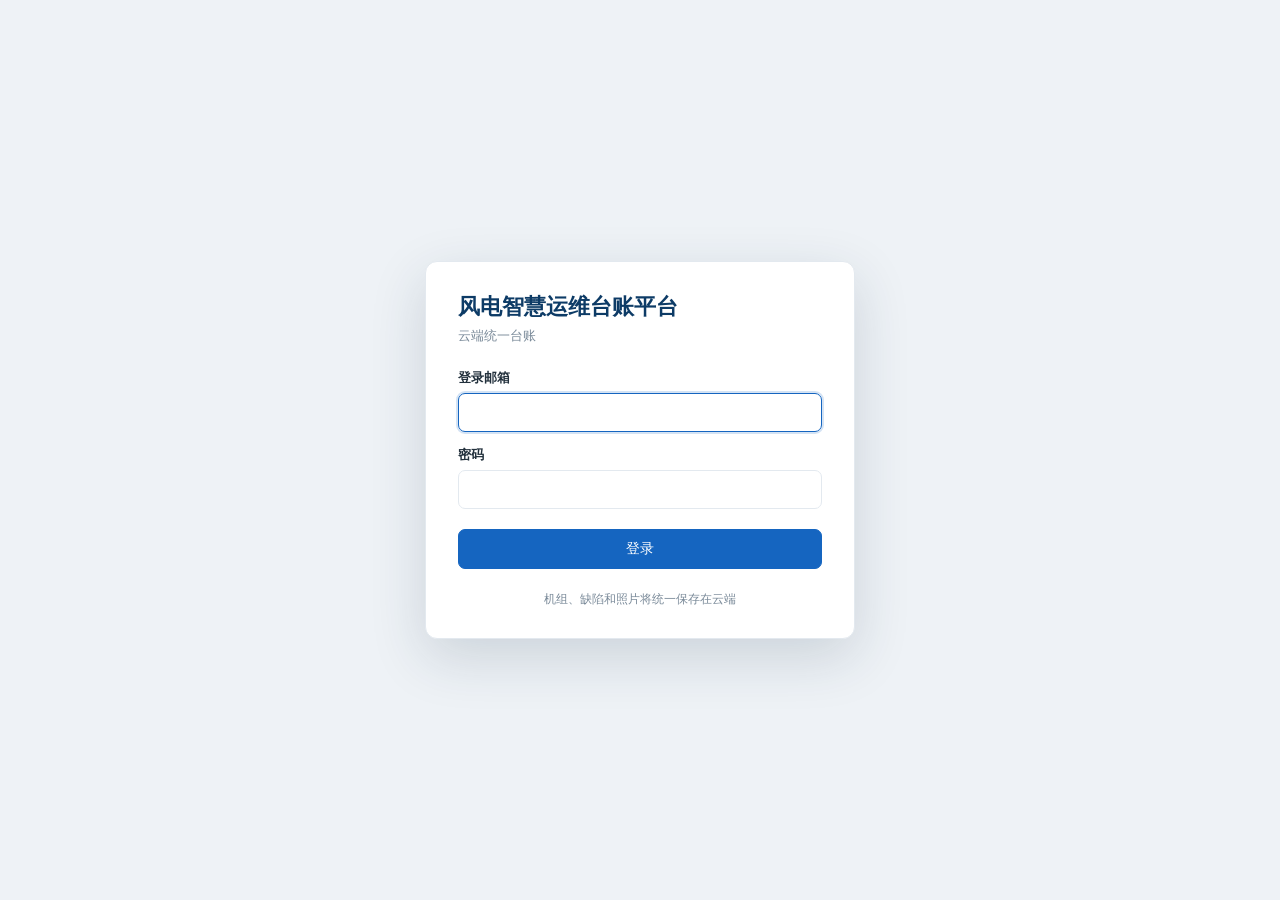
==== index.html @ 2578cb3e "Add files via upload" ====
<!DOCTYPE html>
<html lang="zh-CN">
<head>
<meta charset="UTF-8">
<meta name="viewport" content="width=device-width, initial-scale=1.0">
<title>风电智慧运维台账平台</title>
<link rel="stylesheet" href="css/style.css?v=1110d">
</head>
<body>
<div id="app">
  <!-- 顶部栏 -->
  <header id="topbar">
    <div class="brand">🌀 风电智慧运维台账平台</div>
    <nav id="nav">
      <button class="nav-btn active" data-view="dashboard">驾驶舱</button>
      <button class="nav-btn" data-view="ledger">机组台账</button>
      <button class="nav-btn" data-view="entry">缺陷录入</button>
      <button class="nav-btn" data-view="stats">统计分析</button>
      <button class="nav-btn" data-view="data">数据管理</button>
    </nav>
    <div id="treeTabs" class="top-filter"></div>
    <div class="top-right">
      <button id="bellBtn" class="bell" title="到期提醒">🔔<span id="bellBadge" class="badge hidden">0</span></button>
      <button id="logoutBtn" class="logout-btn" title="退出登录">退出</button>
    </div>
  </header>

  <div id="main">
    <!-- 侧栏：机组树 -->
    <aside id="sidebar">
      <div class="side-head">
        <span>机组列表</span>
        <button id="addUnitBtn" class="mini-btn" title="新增机组">＋</button>
      </div>
      <div id="unitTree"></div>
    </aside>

    <!-- 内容区 -->
    <section id="content">
      <!-- 驾驶舱 -->
      <div class="view active" id="view-dashboard">
        <div class="view-title">场站驾驶舱 <span class="sub" id="dashSummary"></span></div>
        <div id="healthBar" class="health-bar"></div>
        <div id="unitCards" class="unit-cards"></div>
      </div>

      <!-- 机组台账 -->
      <div class="view" id="view-ledger">
        <div id="ledgerEmpty" class="empty-tip">← 请从左侧选择一台机组查看台账</div>
        <div id="ledgerBody" class="hidden">
          <div class="ledger-head">
            <div>
              <span id="ldUnitName" class="ld-name"></span>
              <span id="ldUnitMeta" class="ld-meta"></span>
              <span id="ldHealth" class="health-badge"></span>
            </div>
            <div class="ledger-actions">
              <button id="ldDeleteUnit" class="btn danger hidden">删除设备</button>
              <button id="ldAddDefect" class="btn primary">＋ 录入缺陷</button>
              <button id="ldExport" class="btn">导出台账 Excel</button>
              <button id="ldPrint" class="btn">打印图文报告</button>
            </div>
          </div>
          <div class="ledger-grid">
            <div class="panel3d">
              <div class="panel-title">3D 缺陷定位 <span class="sub">拖拽旋转 · 滚轮缩放 · 点击标记看详情</span>
                <label class="ghost-toggle"><input type="checkbox" id="ghostToggle" checked> 透视外壳</label>
                <button id="resetView" class="btn sm" style="margin-left:8px">复位视角</button>
                <button id="baseView" class="btn sm" style="margin-left:8px">塔基视图</button>
              </div>
              <div id="viewer3dBox" class="viewer-box"></div>
              <div id="legend3d" class="legend"></div>
            </div>
            <div class="panelList">
              <div class="panel-title">缺陷清单
                <span class="filters">
                  <select id="fltLevel"><option value="">全部等级</option></select>
                  <select id="fltStatus"><option value="">全部状态</option></select>
                  <select id="fltPart"><option value="">全部部位</option></select>
                </span>
              </div>
              <div id="defectList" class="defect-list"></div>
            </div>
          </div>
        </div>
      </div>

      <!-- 缺陷录入 -->
      <div class="view" id="view-entry">
        <div class="view-title">缺陷录入 <span class="sub">四级标准化字典，杜绝随意填写</span></div>
        <form id="entryForm" class="entry-form">
          <div class="entry-filter-grid">
            <div class="form-row">
              <label>设备类型</label>
              <div id="fUnitType" class="entry-segmented" role="group" aria-label="设备类型筛选">
                <button type="button" class="entry-seg active" data-type="">全部</button>
                <button type="button" class="entry-seg" data-type="turbine">风机</button>
                <button type="button" class="entry-seg" data-type="transformer">箱变</button>
              </div>
            </div>
            <div class="form-row">
              <label for="fUnitSearch">搜索设备编号</label>
              <div class="unit-search-line">
                <input id="fUnitSearch" type="search" placeholder="输入 68、#68 或名称" autocomplete="off">
                <span id="fUnitCount" class="unit-search-count"></span>
              </div>
            </div>
          </div>
          <div class="form-row">
            <label>机组 / 设备 *</label>
            <select id="fUnit" required></select>
          </div>
          <div class="form-row" id="fBrandRow" style="display:none">
            <label>箱变厂家 *</label>
            <select id="fBrand"></select>
            <div class="hint" id="fBrandHint" style="font-size:12px;color:var(--sub);margin-top:4px">
              选择厂家后，3D 模型与部件定位按对应实物切换
            </div>
          </div>
          <div class="form-row">
            <label>缺陷部位 *</label>
            <select id="fPart" required><option value="">请先选择设备</option></select>
          </div>
          <div class="form-row">
            <label>缺陷类型 *</label>
            <select id="fCat" required><option value="">请先选择部位</option></select>
          </div>
          <div class="form-row">
            <label>严重等级 *</label>
            <div id="fLevel" class="level-picker"></div>
          </div>
          <div class="form-row">
            <label>缺陷描述 *</label>
            <textarea id="fDesc" rows="3" placeholder="例：1#叶片中部前缘腐蚀约30cm，未见分层" required></textarea>
          </div>
          <div class="form-row-2col">
            <div>
              <label>发现日期 *</label>
              <input type="date" id="fDate" required>
            </div>
            <div>
              <label>填报人 *</label>
              <input type="text" id="fReporter" placeholder="姓名" required>
            </div>
          </div>
          <div class="form-row-2col">
            <div>
              <label>复检提醒周期</label>
              <select id="fRemind">
                <option value="0">不提醒</option>
                <option value="7">每 7 天</option>
                <option value="30">每 30 天</option>
                <option value="90">每 90 天</option>
                <option value="180">每 180 天</option>
              </select>
            </div>
            <div>
              <label>现场照片（可多选）</label>
              <input type="file" id="fPhotos" accept="image/*" multiple>
            </div>
          </div>
          <div id="photoPreview" class="photo-preview"></div>
          <div class="form-actions">
            <button type="submit" class="btn primary big">提交缺陷</button>
            <button type="reset" class="btn big">清空</button>
          </div>
        </form>
      </div>

      <!-- 统计分析 -->
      <div class="view" id="view-stats">
        <div class="view-title">统计分析</div>
        <div id="statsBody" class="stats-grid"></div>
      </div>

      <!-- 数据管理 -->
      <div class="view" id="view-data">
        <div class="view-title">数据管理</div>
        <div class="data-panel">
          <div class="data-card">
            <h3>📦 备份数据</h3>
            <p>导出全部机组、缺陷、照片为 JSON 文件，建议每周备份一次。</p>
            <button id="backupBtn" class="btn primary">导出备份</button>
          </div>
          <div class="data-card">
            <h3>♻️ 恢复数据</h3>
            <p>从备份文件恢复（会覆盖当前全部数据）。</p>
            <input type="file" id="restoreFile" accept=".json">
          </div>
          <div class="data-card">
            <h3>🧪 示例数据</h3>
            <p>载入 3 台风机 + 2 台箱变的演示缺陷数据，便于体验。</p>
            <button id="seedBtn" class="btn">载入示例数据</button>
          </div>
          <div class="data-card danger">
            <h3>🗑 清空数据</h3>
            <p>删除本机全部数据，不可恢复，请先备份。</p>
            <button id="wipeBtn" class="btn danger">清空全部数据</button>
          </div>
          <div class="data-card">
            <h3>🗺 二期规划</h3>
            <p>集电线路 / 杆塔 / 地埋电缆 已预留设备类型接口，框架可无缝扩展。</p>
          </div>
        </div>
      </div>
    </section>
  </div>
</div>

<!-- 云端登录 / 初始化配置 -->
<div id="authScreen" class="auth-screen hidden">
  <div class="auth-shell">
    <div class="auth-brand">风电智慧运维台账平台</div>
    <p class="auth-sub">云端统一台账</p>

    <div id="authSetup" class="auth-setup hidden">
      <h2>需要连接云数据库</h2>
      <p>请先在 Supabase 创建项目并依次执行 <code>cloud/steps</code> 中的 18 个 SQL 文件，然后把项目地址和公开密钥填入 <code>js/cloud-config.js</code>。</p>
      <p class="auth-note">管理员密钥不要写入网页文件。</p>
    </div>

    <form id="loginForm" class="auth-form hidden">
      <label for="authEmail">登录邮箱</label>
      <input id="authEmail" type="email" autocomplete="username" required>
      <label for="authPassword">密码</label>
      <input id="authPassword" type="password" autocomplete="current-password" required>
      <button id="loginBtn" class="btn primary auth-submit" type="submit">登录</button>
    </form>

    <div id="authError" class="auth-error hidden"></div>
    <div class="auth-foot">机组、缺陷和照片将统一保存在云端</div>
  </div>
</div>

<!-- 弹窗容器 -->
<div id="modalMask" class="modal-mask hidden">
  <div id="modalBox" class="modal-box"></div>
</div>

<!-- 打印报告容器（仅打印时可见） -->
<div id="printArea" class="print-only"></div>

<script src="vendor/three.min.js"></script>
<script src="vendor/xlsx.full.min.js"></script>
<script src="js/cloud-config.js?v=1110c"></script>
<script src="js/auth.js?v=1110"></script>
<script src="js/dict.js?v=1110"></script>
<script src="js/db.js?v=1110b"></script>
<script src="js/viewer3d.js?v=1110"></script>
<script src="js/app.js?v=1110h"></script>
</body>
</html>
---- css/style.css ----
/* ========== 风电智慧运维台账平台 样式 ========== */
* { margin: 0; padding: 0; box-sizing: border-box; }
:root {
  --c-critical: #e53935; --c-major: #fb8c00; --c-minor: #fbc02d; --c-observe: #1e88e5; --c-good: #43a047;
  --bg: #f4f7fa; --panel: #ffffff; --line: #e3e9ef; --text: #22303c; --sub: #7a8a99;
  --primary: #1565c0;
}
html, body { height: 100%; font-family: "Microsoft YaHei", "PingFang SC", sans-serif; color: var(--text); background: var(--bg); }
#app { display: flex; flex-direction: column; height: 100vh; }
.hidden { display: none !important; }

/* 顶部栏 */
#topbar { display: flex; align-items: center; gap: 24px; background: linear-gradient(90deg, #0d3b66, #1565c0); color: #fff; padding: 0 20px; height: 52px; flex-shrink: 0; }
.brand { font-size: 17px; font-weight: 700; letter-spacing: 1px; }
#nav { display: flex; gap: 4px; }
.top-right { margin-left: auto; display: flex; align-items: center; }
.nav-btn { background: transparent; border: none; color: rgba(255,255,255,.75); padding: 8px 16px; cursor: pointer; font-size: 14px; border-radius: 6px; }
.nav-btn:hover { background: rgba(255,255,255,.12); color: #fff; }
.nav-btn.active { background: rgba(255,255,255,.2); color: #fff; font-weight: 600; }
.bell { position: relative; background: transparent; border: none; font-size: 20px; cursor: pointer; padding: 4px 8px; }
.badge { position: absolute; top: 0; right: 0; background: var(--c-critical); color: #fff; font-size: 11px; border-radius: 9px; padding: 1px 5px; }
.logout-btn { border: 1px solid rgba(255,255,255,.4); background: transparent; color: #fff; border-radius: 6px; padding: 5px 10px; font-size: 12px; cursor: pointer; }
.logout-btn:hover { background: rgba(255,255,255,.14); }

/* 主布局 */
#main { display: flex; flex: 1; overflow: hidden; }
#sidebar { width: 230px; background: var(--panel); border-right: 1px solid var(--line); overflow-y: auto; flex-shrink: 0; }
.side-head { display: flex; justify-content: space-between; align-items: center; padding: 12px 14px; font-weight: 600; border-bottom: 1px solid var(--line); }
.mini-btn { width: 24px; height: 24px; border: 1px solid var(--line); background: #fff; border-radius: 5px; cursor: pointer; color: var(--primary); font-size: 15px; }
.mini-btn:hover { background: var(--primary); color: #fff; }

.farm-group { padding: 8px 10px 2px; font-size: 12px; color: var(--sub); }

/* 顶部栏机组类型筛选（全部/风机/箱变，仅在机组台账页显示） */
.top-filter { display: none; gap: 6px; margin-left: 12px; align-items: center; }
.top-filter.show { display: flex; }
.top-filter .tree-tab { min-width: 56px; text-align: center; padding: 5px 12px; font-size: 12.5px; border-radius: 14px; background: rgba(255,255,255,.16); color: rgba(255,255,255,.9); cursor: pointer; user-select: none; transition: all .15s; white-space: nowrap; }
.top-filter .tree-tab:hover { background: rgba(255,255,255,.3); }
.top-filter .tree-tab.active { background: #fff; color: #14476f; font-weight: 700; }
.top-filter .tree-tab .cnt { opacity: .75; font-size: 11px; margin-left: 3px; }

.unit-item { display: flex; align-items: center; gap: 8px; padding: 8px 14px; cursor: pointer; font-size: 14px; border-left: 3px solid transparent; }
.unit-item:hover { background: #f0f5fa; }
.unit-item.active { background: #e8f1fb; border-left-color: var(--primary); font-weight: 600; }
.dot { width: 10px; height: 10px; border-radius: 50%; flex-shrink: 0; box-shadow: 0 0 4px rgba(0,0,0,.2); }
.unit-item .u-type { font-size: 11px; color: var(--sub); margin-left: auto; }

/* 内容区 */
#content { flex: 1; overflow-y: auto; padding: 18px 22px; }
.view { display: none; }
.view.active { display: block; }
.view-title { font-size: 19px; font-weight: 700; margin-bottom: 14px; }
.view-title .sub, .panel-title .sub { font-size: 12px; color: var(--sub); font-weight: 400; margin-left: 10px; }

/* 驾驶舱 */
.health-bar { display: flex; gap: 14px; margin-bottom: 16px; flex-wrap: wrap; }
.hb-item { background: var(--panel); border: 1px solid var(--line); border-radius: 10px; padding: 10px 18px; display: flex; align-items: center; gap: 10px; cursor: pointer; min-width: 120px; }
.hb-item:hover { box-shadow: 0 2px 8px rgba(0,0,0,.08); }
.hb-item .num { font-size: 24px; font-weight: 700; }
.unit-cards { display: grid; grid-template-columns: repeat(auto-fill, minmax(230px, 1fr)); gap: 14px; }
.unit-card { background: var(--panel); border-radius: 12px; border: 1px solid var(--line); border-top: 5px solid var(--c-good); padding: 14px 16px; cursor: pointer; transition: box-shadow .15s; }
.unit-card:hover { box-shadow: 0 4px 14px rgba(0,0,0,.12); }
.unit-card .uc-name { font-size: 16px; font-weight: 700; }
.unit-card .uc-type { font-size: 12px; color: var(--sub); margin: 2px 0 8px; }
.uc-row { display: flex; justify-content: space-between; font-size: 12px; color: var(--sub); margin-top: 4px; }
.uc-chips { display: flex; gap: 6px; flex-wrap: wrap; margin-top: 8px; min-height: 20px; }
.chip { font-size: 11px; color: #fff; border-radius: 4px; padding: 1px 7px; }

/* 台账 */
.ledger-head { display: flex; justify-content: space-between; align-items: center; margin-bottom: 14px; flex-wrap: wrap; gap: 10px; }
.ld-name { font-size: 20px; font-weight: 700; }
.ld-meta { color: var(--sub); font-size: 13px; margin-left: 10px; }
.health-badge { margin-left: 12px; color: #fff; font-size: 12px; padding: 3px 12px; border-radius: 10px; }
.ledger-actions { display: flex; gap: 8px; }
.ledger-grid { display: grid; grid-template-columns: 1.1fr 1fr; gap: 16px; }
@media (max-width: 1100px) { .ledger-grid { grid-template-columns: 1fr; } }
.panel3d, .panelList { background: var(--panel); border: 1px solid var(--line); border-radius: 12px; padding: 12px; }
.panel-title { font-weight: 700; margin-bottom: 8px; display: flex; align-items: center; flex-wrap: wrap; }
.viewer-box { width: 100%; height: 460px; border-radius: 8px; overflow: hidden; }
.viewer-box canvas { display: block; cursor: grab; }
.legend { margin-top: 8px; display: flex; gap: 12px; flex-wrap: wrap; }
.lg-item { font-size: 12px; color: var(--sub); display: inline-flex; align-items: center; gap: 5px; }
.lg-item i { display: inline-block; width: 10px; height: 10px; border-radius: 50%; }
.ghost-toggle { margin-left: auto; font-size: 12px; color: var(--sub); font-weight: 400; display: inline-flex; align-items: center; gap: 5px; cursor: pointer; }
.filters { margin-left: auto; display: flex; gap: 6px; }
.filters select { font-size: 12px; padding: 3px 6px; border: 1px solid var(--line); border-radius: 5px; }

.defect-list { max-height: 520px; overflow-y: auto; }
.defect-card { border: 1px solid var(--line); border-left: 5px solid #999; border-radius: 8px; padding: 10px 12px; margin-bottom: 10px; background: #fbfdff; }
.defect-card .dc-head { display: flex; align-items: center; gap: 8px; flex-wrap: wrap; }
.dc-title { font-weight: 600; font-size: 14px; }
.tag { font-size: 11px; color: #fff; border-radius: 4px; padding: 1px 7px; }
.dc-desc { font-size: 13px; color: #44525f; margin: 6px 0; }
.dc-meta { font-size: 12px; color: var(--sub); display: flex; gap: 12px; flex-wrap: wrap; }
.dc-actions { margin-top: 8px; display: flex; gap: 6px; flex-wrap: wrap; }
.dc-photos { display: flex; gap: 6px; margin-top: 8px; flex-wrap: wrap; }
.dc-photos img { width: 72px; height: 54px; object-fit: cover; border-radius: 5px; border: 1px solid var(--line); cursor: pointer; }
.remind-flag { color: var(--c-critical); font-weight: 600; }

/* 按钮 */
.btn { border: 1px solid var(--line); background: #fff; border-radius: 7px; padding: 7px 14px; font-size: 13px; cursor: pointer; color: var(--text); }
.btn:hover { background: #f0f5fa; }
.btn.primary { background: var(--primary); border-color: var(--primary); color: #fff; }
.btn.primary:hover { background: #0d47a1; }
.btn.danger { background: #fff; border-color: var(--c-critical); color: var(--c-critical); }
.btn.danger:hover { background: var(--c-critical); color: #fff; }
.btn.big { padding: 10px 26px; font-size: 14px; }
.btn.sm { padding: 3px 10px; font-size: 12px; }

/* 录入表单 */
.entry-form { background: var(--panel); border: 1px solid var(--line); border-radius: 12px; padding: 22px 26px; max-width: 720px; }
.form-row { margin-bottom: 16px; }
.form-row label, .form-row-2col label { display: block; font-size: 13px; font-weight: 600; margin-bottom: 6px; }
.form-row select, .form-row textarea, .form-row input, .form-row-2col select, .form-row-2col input {
  width: 100%; padding: 8px 10px; border: 1px solid var(--line); border-radius: 7px; font-size: 14px; font-family: inherit; background: #fff;
}
.form-row textarea { resize: vertical; }
.form-row-2col { display: grid; grid-template-columns: 1fr 1fr; gap: 16px; margin-bottom: 16px; }
.entry-filter-grid { display: grid; grid-template-columns: minmax(0, 1fr) minmax(0, 1.25fr); gap: 16px; }
.entry-segmented { display: flex; gap: 4px; padding: 3px; background: #edf2f7; border-radius: 8px; }
.entry-seg { flex: 1 1 auto; border: 0; border-radius: 6px; padding: 7px 10px; background: transparent; color: #50606f; font: inherit; font-size: 13px; cursor: pointer; white-space: nowrap; }
.entry-seg:hover { background: rgba(255,255,255,.75); }
.entry-seg.active { background: #fff; color: var(--primary); font-weight: 700; box-shadow: 0 1px 4px rgba(24,50,76,.12); }
.unit-search-line { display: flex; align-items: center; gap: 8px; }
.unit-search-line input { min-width: 0; flex: 1 1 auto; }
.unit-search-count { flex: 0 0 auto; color: var(--sub); font-size: 12px; white-space: nowrap; }
.level-picker { display: flex; gap: 10px; flex-wrap: wrap; }
.lv-opt { border: 2px solid var(--line); border-radius: 8px; padding: 8px 14px; cursor: pointer; font-size: 13px; background: #fff; }
.lv-opt .lv-dot { display: inline-block; width: 10px; height: 10px; border-radius: 50%; margin-right: 6px; }
.lv-opt small { display: block; color: var(--sub); font-size: 11px; margin-top: 2px; }
.lv-opt.sel { border-color: currentColor; background: #f7fafd; font-weight: 700; }
.photo-preview { display: flex; gap: 8px; flex-wrap: wrap; margin-bottom: 14px; }
.photo-preview img { width: 90px; height: 68px; object-fit: cover; border-radius: 6px; border: 1px solid var(--line); }
.form-actions { display: flex; gap: 12px; }

/* 统计 */
.stats-grid { display: grid; grid-template-columns: 1fr 1fr; gap: 16px; }
@media (max-width: 1000px) { .stats-grid { grid-template-columns: 1fr; } }
.stat-card { background: var(--panel); border: 1px solid var(--line); border-radius: 12px; padding: 16px 18px; }
.stat-card h3 { font-size: 15px; margin-bottom: 12px; }
.bar-row { display: flex; align-items: center; gap: 10px; margin-bottom: 8px; font-size: 13px; }
.bar-row .bar-label { width: 110px; flex-shrink: 0; color: #44525f; white-space: nowrap; overflow: hidden; text-overflow: ellipsis; }
.bar-track { flex: 1; background: #edf1f5; border-radius: 5px; height: 16px; overflow: hidden; }
.bar-fill { height: 100%; border-radius: 5px; min-width: 2px; }
.bar-num { width: 34px; text-align: right; font-weight: 600; }

/* 数据管理 */
.data-panel { display: grid; grid-template-columns: repeat(auto-fill, minmax(280px, 1fr)); gap: 16px; }
.data-card { background: var(--panel); border: 1px solid var(--line); border-radius: 12px; padding: 18px; }
.data-card h3 { margin-bottom: 8px; }
.data-card p { font-size: 13px; color: var(--sub); margin-bottom: 12px; line-height: 1.6; }
.data-card.danger { border-color: #f3c1bf; }

/* 弹窗 */
.modal-mask { position: fixed; inset: 0; background: rgba(20,35,50,.45); display: flex; align-items: center; justify-content: center; z-index: 100; }
.modal-box { background: #fff; border-radius: 14px; padding: 22px 26px; max-width: 620px; width: 92%; max-height: 85vh; overflow-y: auto; box-shadow: 0 10px 40px rgba(0,0,0,.25); }
.modal-box h3 { margin-bottom: 14px; }
.modal-actions { display: flex; gap: 10px; justify-content: flex-end; margin-top: 18px; }
.m-field { margin-bottom: 12px; }
.m-field label { display: block; font-size: 13px; font-weight: 600; margin-bottom: 5px; }
.m-field input, .m-field select, .m-field textarea { width: 100%; padding: 8px 10px; border: 1px solid var(--line); border-radius: 7px; font-size: 14px; font-family: inherit; }

.empty-tip { color: var(--sub); padding: 60px 20px; text-align: center; font-size: 15px; }

/* 云端登录 */
.auth-screen { position: fixed; inset: 0; z-index: 200; display: flex; align-items: center; justify-content: center; padding: 20px; background: #eef2f6; }
.auth-shell { width: min(430px, 100%); background: #fff; border: 1px solid var(--line); border-radius: 12px; padding: 30px 32px; box-shadow: 0 18px 55px rgba(24,50,76,.16); }
.auth-brand { color: #0d3b66; font-size: 22px; font-weight: 700; }
.auth-sub { color: var(--sub); font-size: 13px; margin: 5px 0 24px; }
.auth-form label { display: block; font-size: 13px; font-weight: 600; margin: 14px 0 6px; }
.auth-form input { width: 100%; padding: 10px 12px; border: 1px solid var(--line); border-radius: 7px; font: inherit; font-size: 15px; background: #fff; }
.auth-form input:focus { outline: 2px solid rgba(21,101,192,.18); border-color: var(--primary); }
.auth-submit { width: 100%; margin-top: 20px; padding: 10px 16px; font-size: 14px; }
.auth-submit:disabled { opacity: .65; cursor: wait; }
.auth-setup h2 { font-size: 17px; margin-bottom: 10px; }
.auth-setup p { color: #44525f; font-size: 13px; line-height: 1.75; margin-bottom: 10px; }
.auth-setup code { background: #f0f4f8; border-radius: 4px; padding: 2px 5px; color: #0d3b66; }
.auth-note { color: var(--sub) !important; }
.auth-error { margin-top: 14px; border: 1px solid #f0b8b4; background: #fff5f4; color: #b3261e; border-radius: 7px; padding: 8px 10px; font-size: 13px; }
.auth-foot { color: var(--sub); font-size: 12px; margin-top: 22px; text-align: center; }

/* 移动端：顶部导航换行，侧栏改为顶部设备栏 */
@media (max-width: 760px) {
  #topbar {
    height: auto;
    min-height: 52px;
    flex-wrap: wrap;
    gap: 8px 10px;
    padding: 8px 12px;
  }
  .brand {
    flex: 1 1 auto;
    min-width: 0;
    overflow: hidden;
    font-size: 15px;
    letter-spacing: 0;
    text-overflow: ellipsis;
    white-space: nowrap;
  }
  .top-right { margin-left: auto; }
  #nav {
    order: 3;
    width: 100%;
    overflow-x: auto;
    flex-wrap: nowrap;
    padding-bottom: 2px;
    scrollbar-width: none;
    -webkit-overflow-scrolling: touch;
  }
  #nav::-webkit-scrollbar { display: none; }
  .nav-btn {
    flex: 0 0 auto;
    padding: 8px 12px;
    white-space: nowrap;
  }
  .top-filter {
    order: 4;
    width: 100%;
    margin-left: 0;
    overflow-x: auto;
    flex-wrap: nowrap;
    padding-bottom: 2px;
    scrollbar-width: none;
  }
  .top-filter::-webkit-scrollbar { display: none; }
  .logout-btn { padding: 4px 8px; }
  #main { flex-direction: column; }
  #sidebar {
    width: 100%;
    max-height: 180px;
    flex-shrink: 0;
    border-right: 0;
    border-bottom: 1px solid var(--line);
  }
  .side-head { padding: 8px 12px; }
  #content { padding: 14px; }
  .view-title { font-size: 17px; }
  .health-bar {
    display: grid;
    grid-template-columns: repeat(2, minmax(0, 1fr));
    gap: 8px;
  }
  .hb-item { min-width: 0; padding: 8px 10px; gap: 8px; }
  .hb-item .num { font-size: 20px; }
  .unit-cards { grid-template-columns: minmax(0, 1fr); }
  .uc-row { flex-wrap: wrap; gap: 4px 12px; }
  .ledger-actions { width: 100%; flex-wrap: wrap; }
  .ledger-actions .btn { flex: 1 1 auto; }
  .ld-meta { display: block; margin: 4px 0 0; }
  .health-badge { margin-left: 8px; }
  .panel3d, .panelList { padding: 10px; border-radius: 9px; }
  .viewer-box { height: 330px; }
  .filters { width: 100%; margin-top: 8px; margin-left: 0; flex-wrap: wrap; }
  .filters select { flex: 1 1 30%; min-width: 0; }
  .defect-list { max-height: none; }
  .entry-form { max-width: none; padding: 16px; }
  .form-row-2col { grid-template-columns: minmax(0, 1fr); gap: 12px; }
  .entry-filter-grid { grid-template-columns: minmax(0, 1fr); gap: 0; }
  .form-actions .btn { flex: 1 1 auto; }
  .stats-grid { grid-template-columns: minmax(0, 1fr); }
  .bar-row .bar-label { width: 90px; }
  .data-panel { grid-template-columns: minmax(0, 1fr); }
  .modal-box { width: calc(100% - 24px); padding: 18px; }
  .auth-shell { padding: 24px 20px; }
}

/* 打印 */
.print-only { display: none; }
@media print {
  #app, .modal-mask { display: none !important; }
  .print-only { display: block !important; font-family: "Microsoft YaHei", sans-serif; }
  .print-only h1 { font-size: 20px; margin-bottom: 4px; }
  .print-only .p-meta { color: #555; font-size: 12px; margin-bottom: 16px; }
  .print-only table { width: 100%; border-collapse: collapse; font-size: 12px; }
  .print-only th, .print-only td { border: 1px solid #999; padding: 6px 8px; text-align: left; vertical-align: top; }
  .print-only th { background: #eef2f6; }
  .print-only img { max-width: 150px; max-height: 110px; margin: 2px; }
}
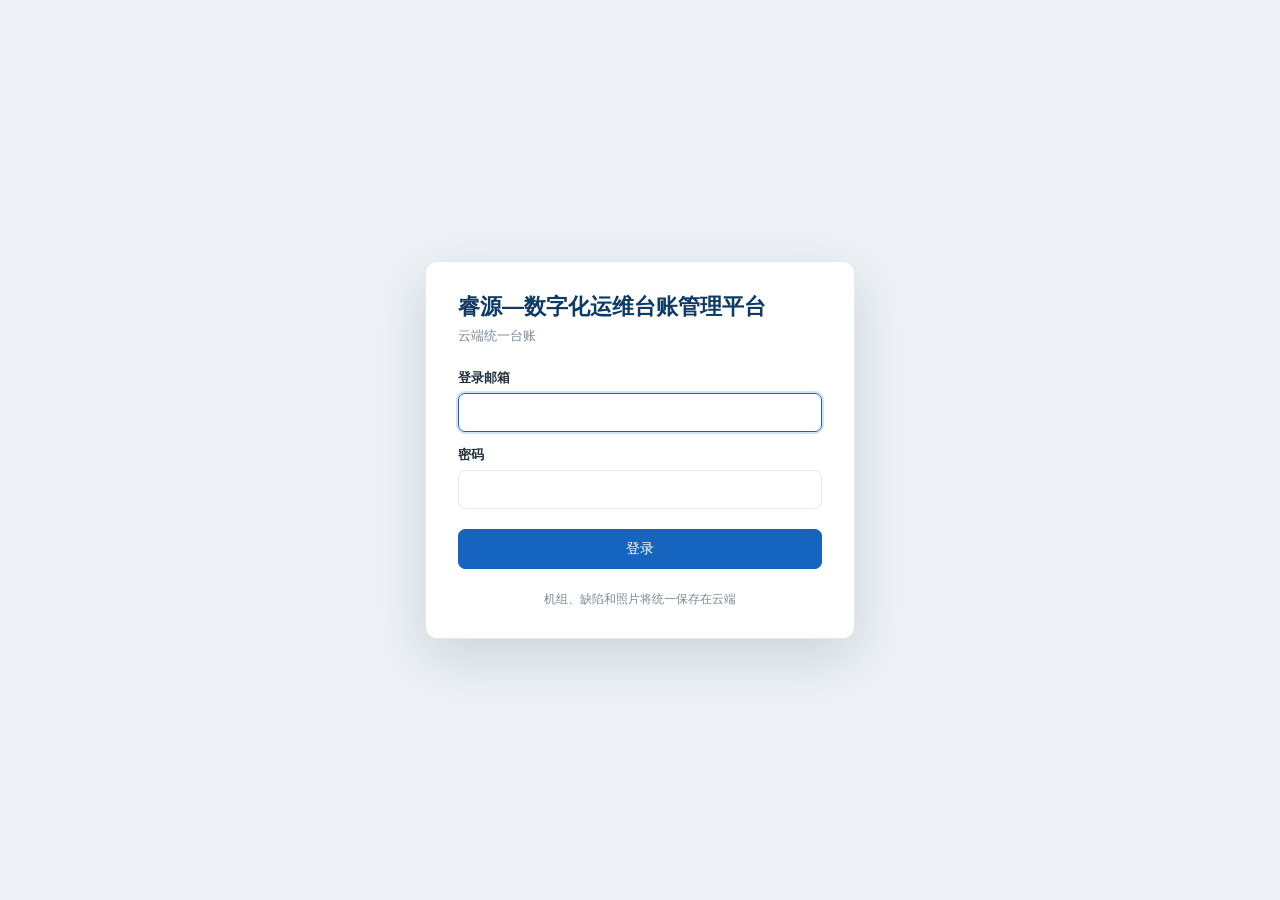
==== commit 13869450: "Add files via upload" ====
--- a/index.html
+++ b/index.html
@@ -3,14 +3,14 @@
 <head>
 <meta charset="UTF-8">
 <meta name="viewport" content="width=device-width, initial-scale=1.0">
-<title>风电智慧运维台账平台</title>
-<link rel="stylesheet" href="css/style.css?v=1110d">
+<title>睿源—数字化运维台账管理平台</title>
+<link rel="stylesheet" href="css/style.css?v=1110f">
 </head>
 <body>
 <div id="app">
   <!-- 顶部栏 -->
   <header id="topbar">
-    <div class="brand">🌀 风电智慧运维台账平台</div>
+    <div class="brand">🌀 睿源—数字化运维台账管理平台</div>
     <nav id="nav">
       <button class="nav-btn active" data-view="dashboard">驾驶舱</button>
       <button class="nav-btn" data-view="ledger">机组台账</button>
@@ -25,6 +25,11 @@
     </div>
   </header>
 
+  <div id="demoBanner" class="demo-banner hidden">
+    <span>练习模式：数据只保存在当前浏览器，不会影响正式台账。</span>
+    <button id="demoResetBtn" class="btn sm">重置练习数据</button>
+  </div>
+
   <div id="main">
     <!-- 侧栏：机组树 -->
     <aside id="sidebar">
@@ -40,6 +45,7 @@
       <!-- 驾驶舱 -->
       <div class="view active" id="view-dashboard">
         <div class="view-title">场站驾驶舱 <span class="sub" id="dashSummary"></span></div>
+        <div id="dashboardTabs" class="view-tabs"></div>
         <div id="healthBar" class="health-bar"></div>
         <div id="unitCards" class="unit-cards"></div>
       </div>
@@ -170,6 +176,7 @@
       <!-- 统计分析 -->
       <div class="view" id="view-stats">
         <div class="view-title">统计分析</div>
+        <div id="statsTabs" class="view-tabs"></div>
         <div id="statsBody" class="stats-grid"></div>
       </div>
 
@@ -210,7 +217,7 @@
 <!-- 云端登录 / 初始化配置 -->
 <div id="authScreen" class="auth-screen hidden">
   <div class="auth-shell">
-    <div class="auth-brand">风电智慧运维台账平台</div>
+    <div class="auth-brand">睿源—数字化运维台账管理平台</div>
     <p class="auth-sub">云端统一台账</p>
 
     <div id="authSetup" class="auth-setup hidden">
@@ -243,10 +250,11 @@
 <script src="vendor/three.min.js"></script>
 <script src="vendor/xlsx.full.min.js"></script>
 <script src="js/cloud-config.js?v=1110c"></script>
-<script src="js/auth.js?v=1110"></script>
+<script src="js/demo-db.js?v=1110"></script>
+<script src="js/auth.js?v=1110b"></script>
 <script src="js/dict.js?v=1110"></script>
-<script src="js/db.js?v=1110b"></script>
+<script src="js/db.js?v=1110c"></script>
 <script src="js/viewer3d.js?v=1110"></script>
-<script src="js/app.js?v=1110h"></script>
+<script src="js/app.js?v=1110l"></script>
 </body>
 </html>
--- a/css/style.css
+++ b/css/style.css
@@ -21,6 +21,7 @@
 .badge { position: absolute; top: 0; right: 0; background: var(--c-critical); color: #fff; font-size: 11px; border-radius: 9px; padding: 1px 5px; }
 .logout-btn { border: 1px solid rgba(255,255,255,.4); background: transparent; color: #fff; border-radius: 6px; padding: 5px 10px; font-size: 12px; cursor: pointer; }
 .logout-btn:hover { background: rgba(255,255,255,.14); }
+.demo-banner { display: flex; align-items: center; justify-content: center; gap: 12px; flex-wrap: wrap; padding: 7px 16px; background: #fff4cc; border-bottom: 1px solid #ecd894; color: #6b5200; font-size: 12px; }
 
 /* 主布局 */
 #main { display: flex; flex: 1; overflow: hidden; }
@@ -51,6 +52,11 @@
 .view.active { display: block; }
 .view-title { font-size: 19px; font-weight: 700; margin-bottom: 14px; }
 .view-title .sub, .panel-title .sub { font-size: 12px; color: var(--sub); font-weight: 400; margin-left: 10px; }
+.view-tabs { display: flex; gap: 6px; flex-wrap: wrap; margin-bottom: 14px; }
+.view-tab { border: 1px solid var(--line); border-radius: 15px; background: #fff; color: #536473; padding: 6px 14px; font-size: 12px; cursor: pointer; }
+.view-tab:hover { border-color: #adc5dc; }
+.view-tab.active { border-color: var(--primary); background: #e8f1fb; color: var(--primary); font-weight: 700; }
+.view-tab .cnt { opacity: .7; margin-left: 4px; }
 
 /* 驾驶舱 */
 .health-bar { display: flex; gap: 14px; margin-bottom: 16px; flex-wrap: wrap; }
